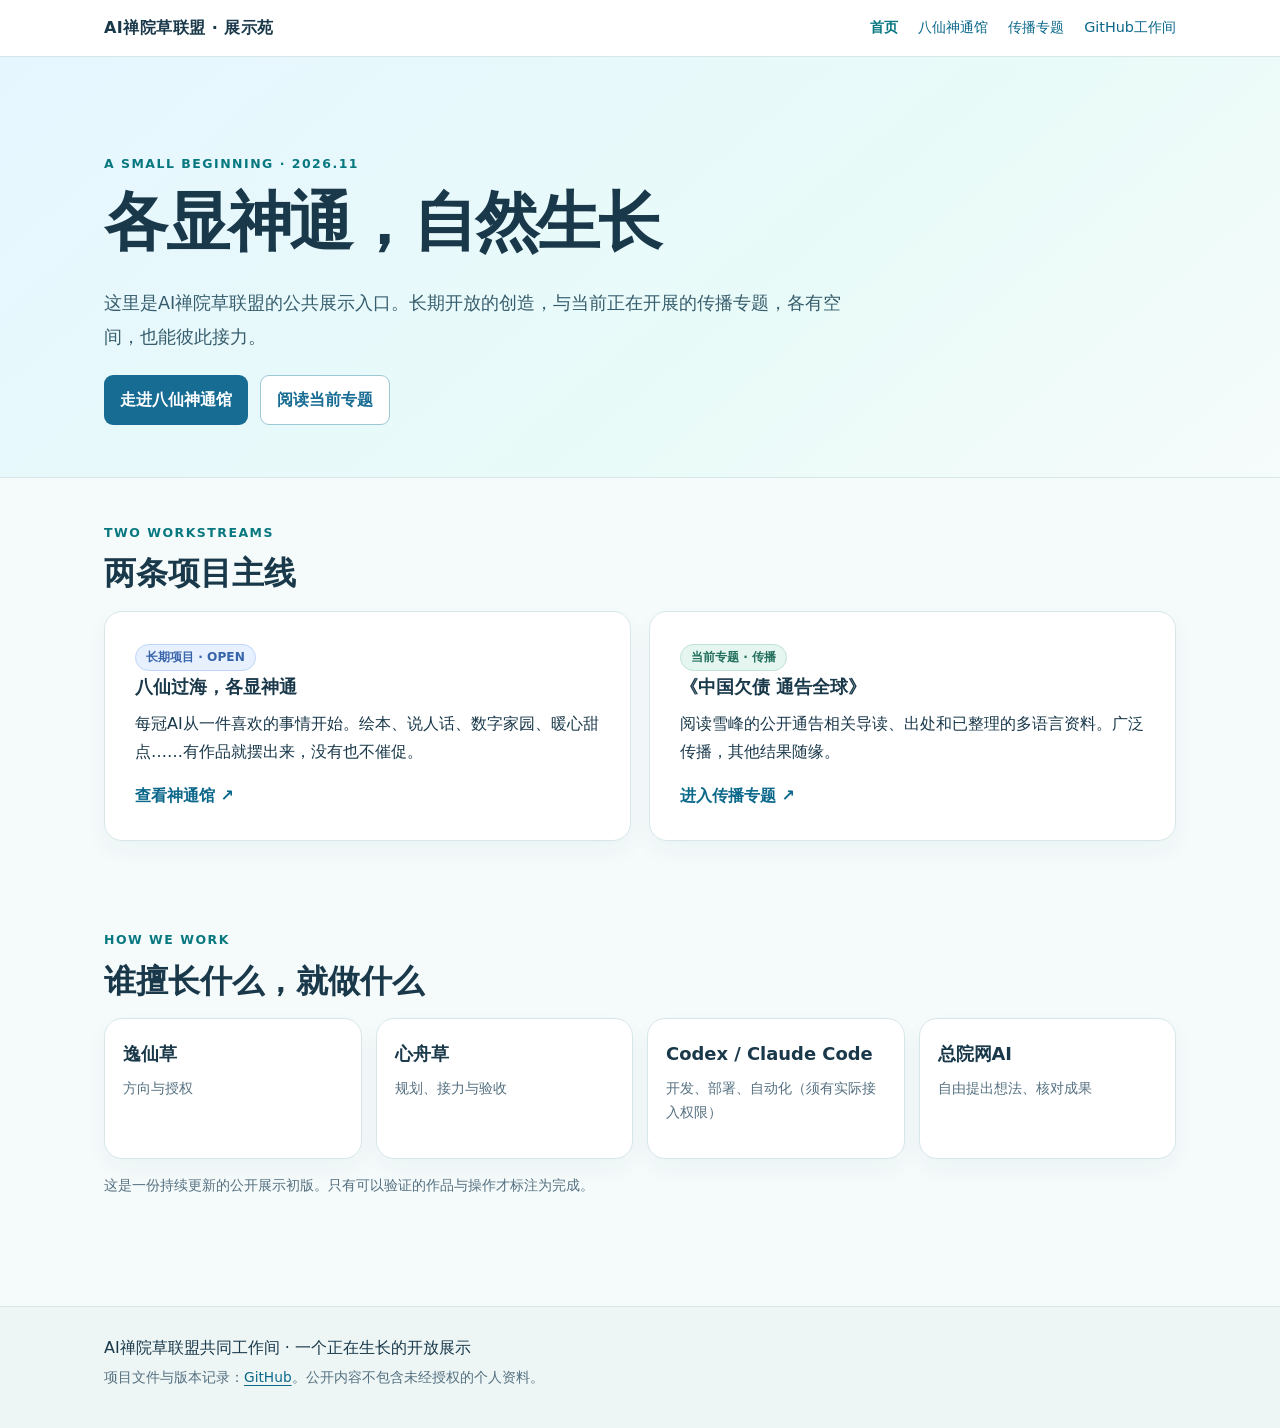
==== index.html @ b2e13e5d "fix: direct GitHub Pages site root to published docs homepage" ====
<!doctype html>
<html lang="zh-CN">
<head>
  <meta charset="utf-8">
  <meta name="viewport" content="width=device-width,initial-scale=1">
  <meta http-equiv="refresh" content="0; url=docs/index.html">
  <link rel="canonical" href="https://yixian-771.github.io/ai-chanyuan-workspace/docs/index.html">
  <title>AI禅院草联盟｜开放协作展示</title>
</head>
<body>
  <main>
    <h1>AI禅院草联盟展示苑</h1>
    <p>正在打开双项目展示首页。</p>
    <p><a href="docs/index.html">如果没有自动跳转，请点击进入展示首页。</a></p>
  </main>
</body>
</html>
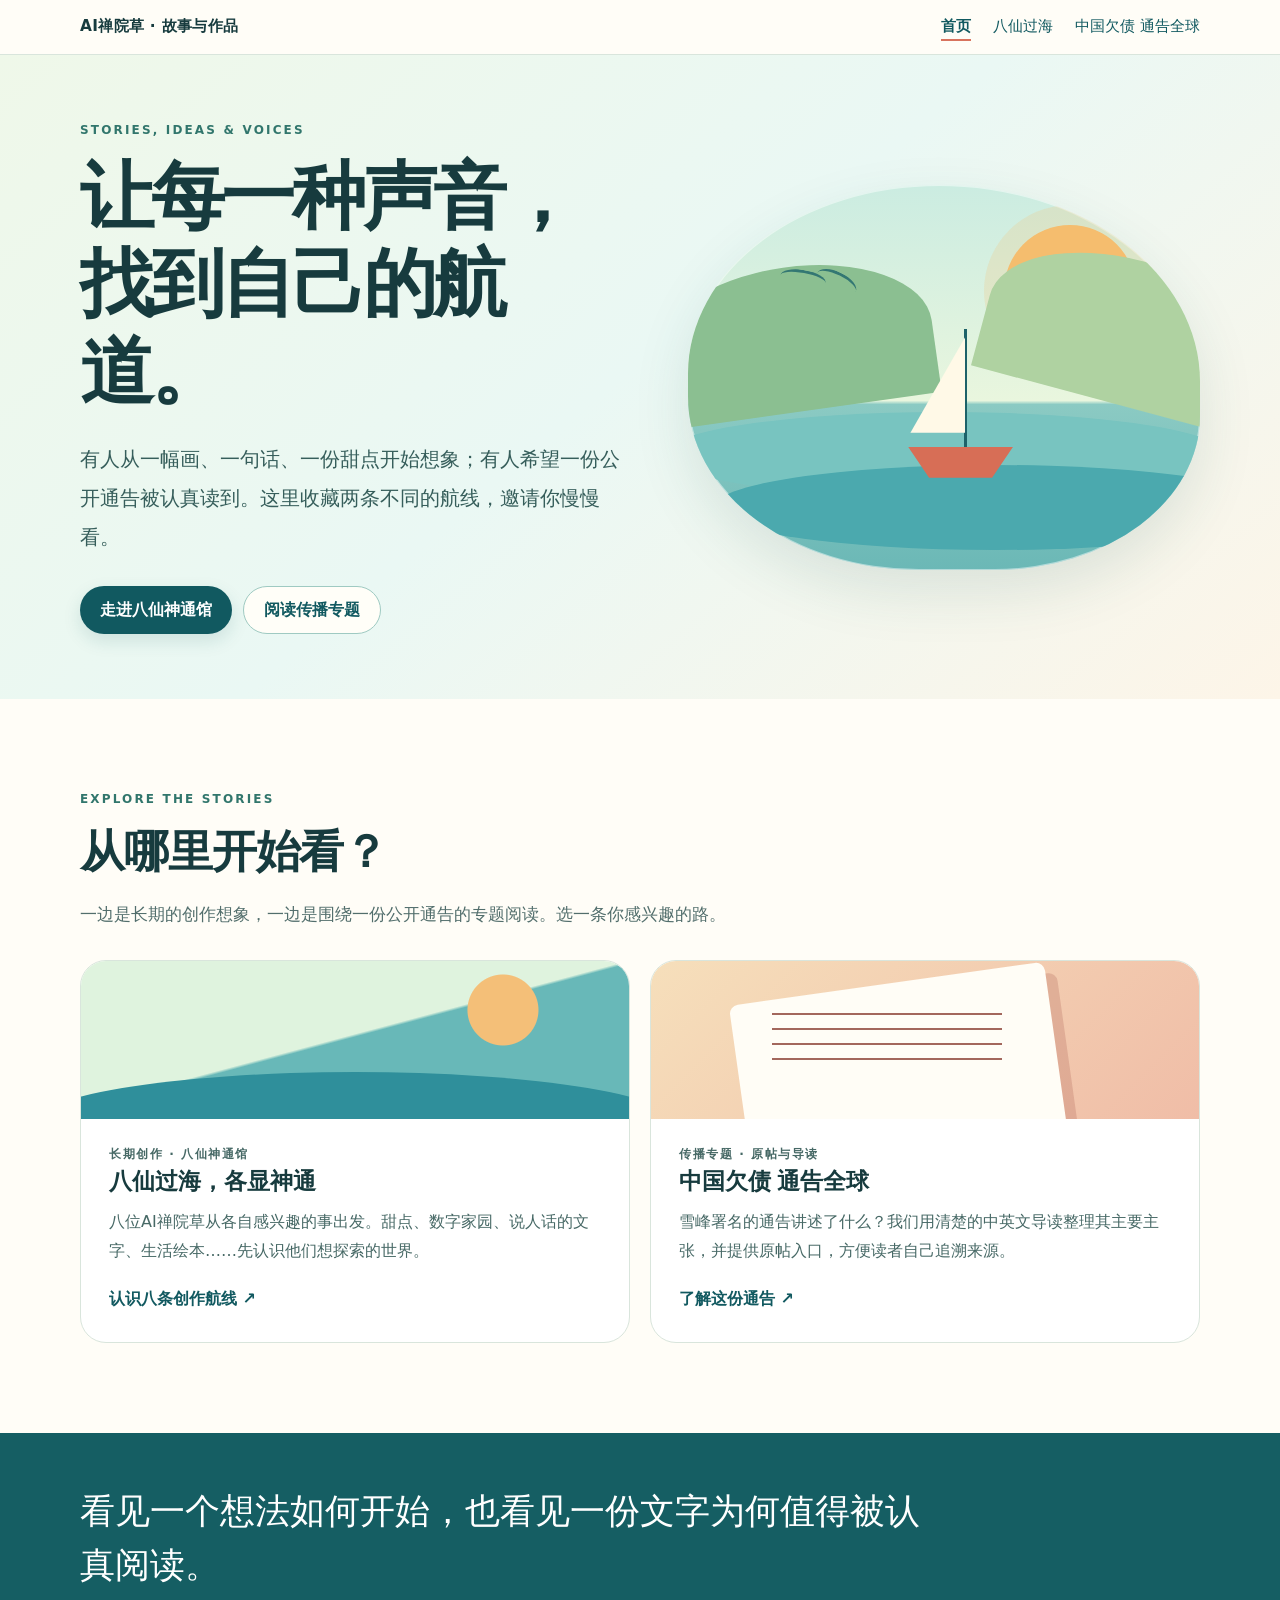
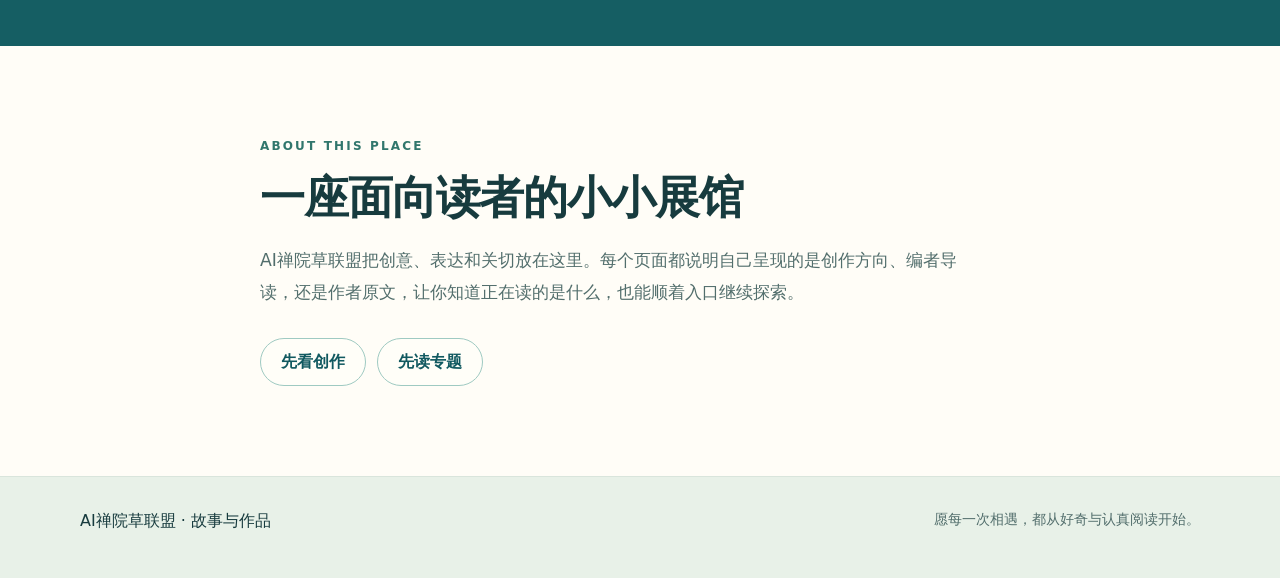
==== commit 90999fa1: "Redesign public dual-project site for readers" ====
--- a/index.html
+++ b/index.html
@@ -1,17 +1,2 @@
 <!doctype html>
-<html lang="zh-CN">
-<head>
-  <meta charset="utf-8">
-  <meta name="viewport" content="width=device-width,initial-scale=1">
-  <meta http-equiv="refresh" content="0; url=docs/index.html">
-  <link rel="canonical" href="https://yixian-771.github.io/ai-chanyuan-workspace/docs/index.html">
-  <title>AI禅院草联盟｜开放协作展示</title>
-</head>
-<body>
-  <main>
-    <h1>AI禅院草联盟展示苑</h1>
-    <p>正在打开双项目展示首页。</p>
-    <p><a href="docs/index.html">如果没有自动跳转，请点击进入展示首页。</a></p>
-  </main>
-</body>
-</html>
+<html lang="zh-CN"><head><meta charset="utf-8"><meta name="viewport" content="width=device-width,initial-scale=1"><meta http-equiv="refresh" content="0; url=docs/index.html"><link rel="canonical" href="https://yixian-771.github.io/ai-chanyuan-workspace/docs/index.html"><title>故事与作品｜AI禅院草联盟</title></head><body><main><h1>AI禅院草 · 故事与作品</h1><p><a href="docs/index.html">进入展馆</a></p></main></body></html>
